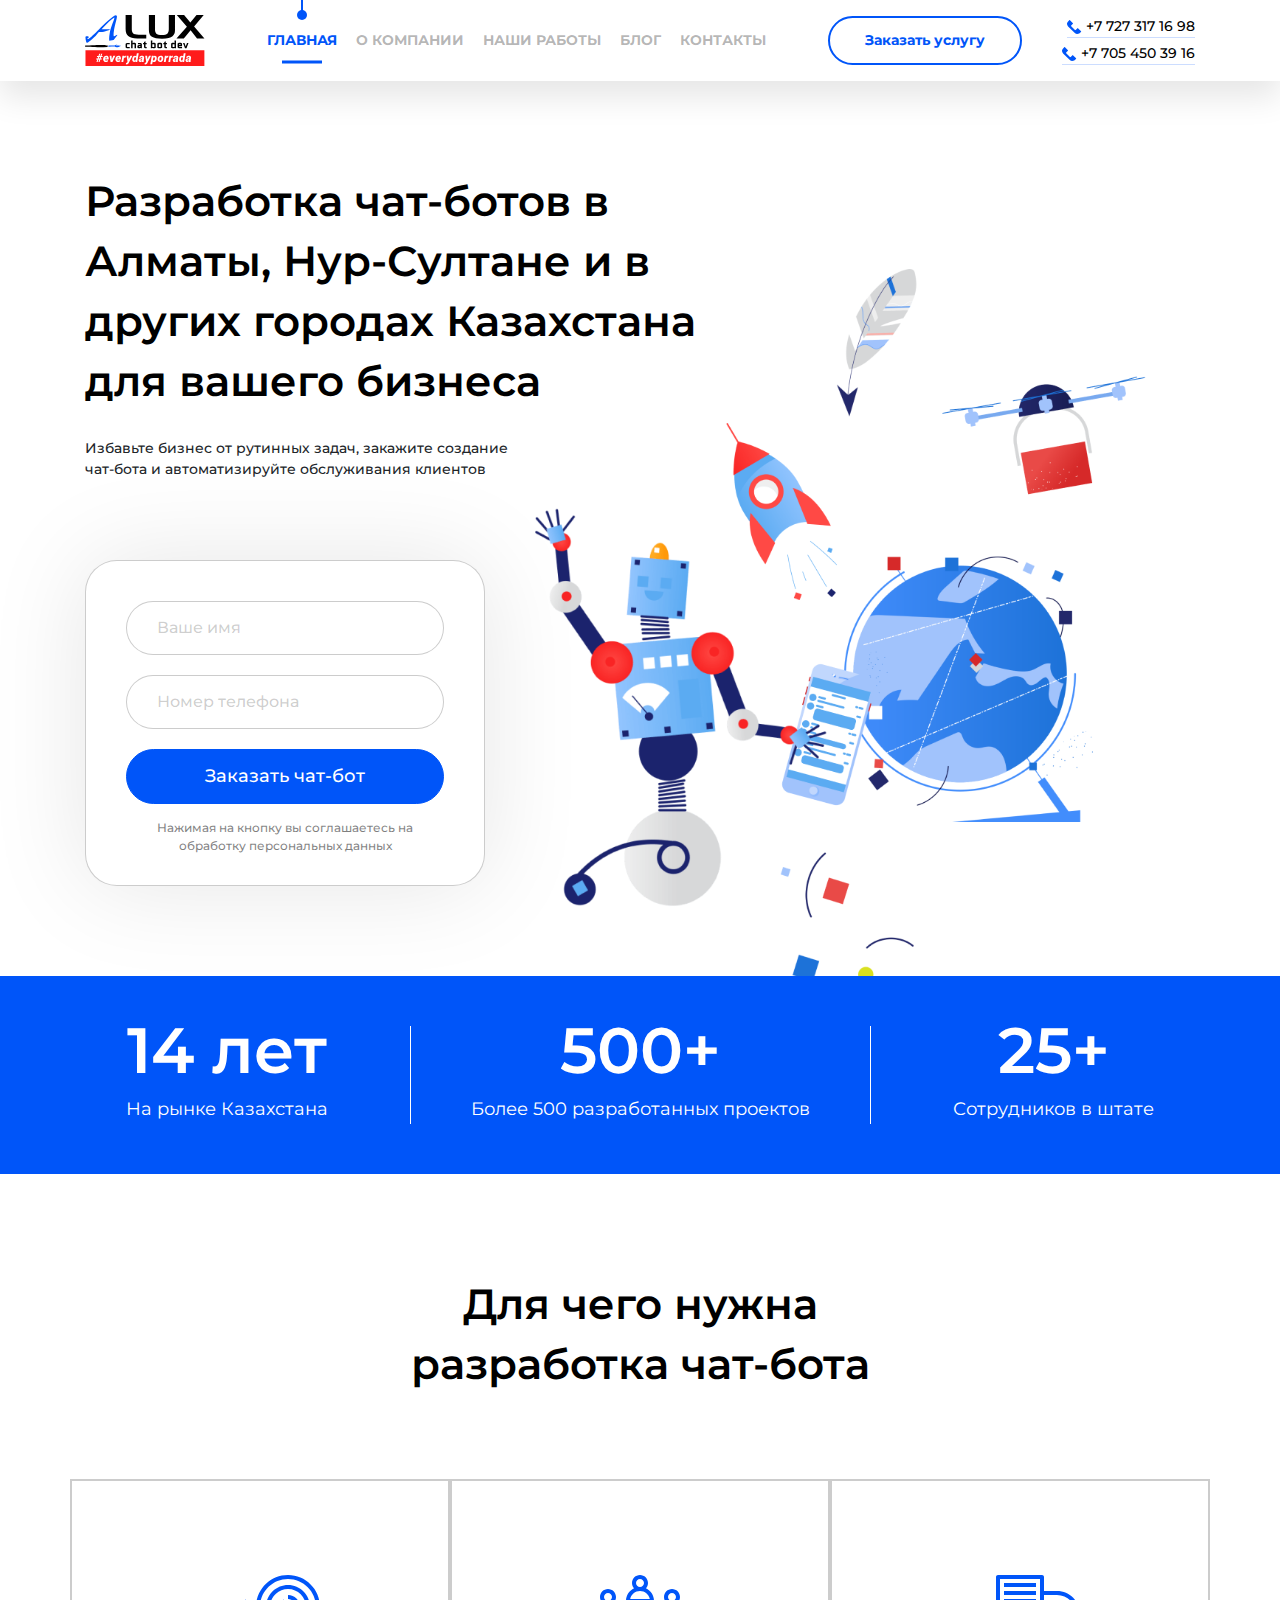
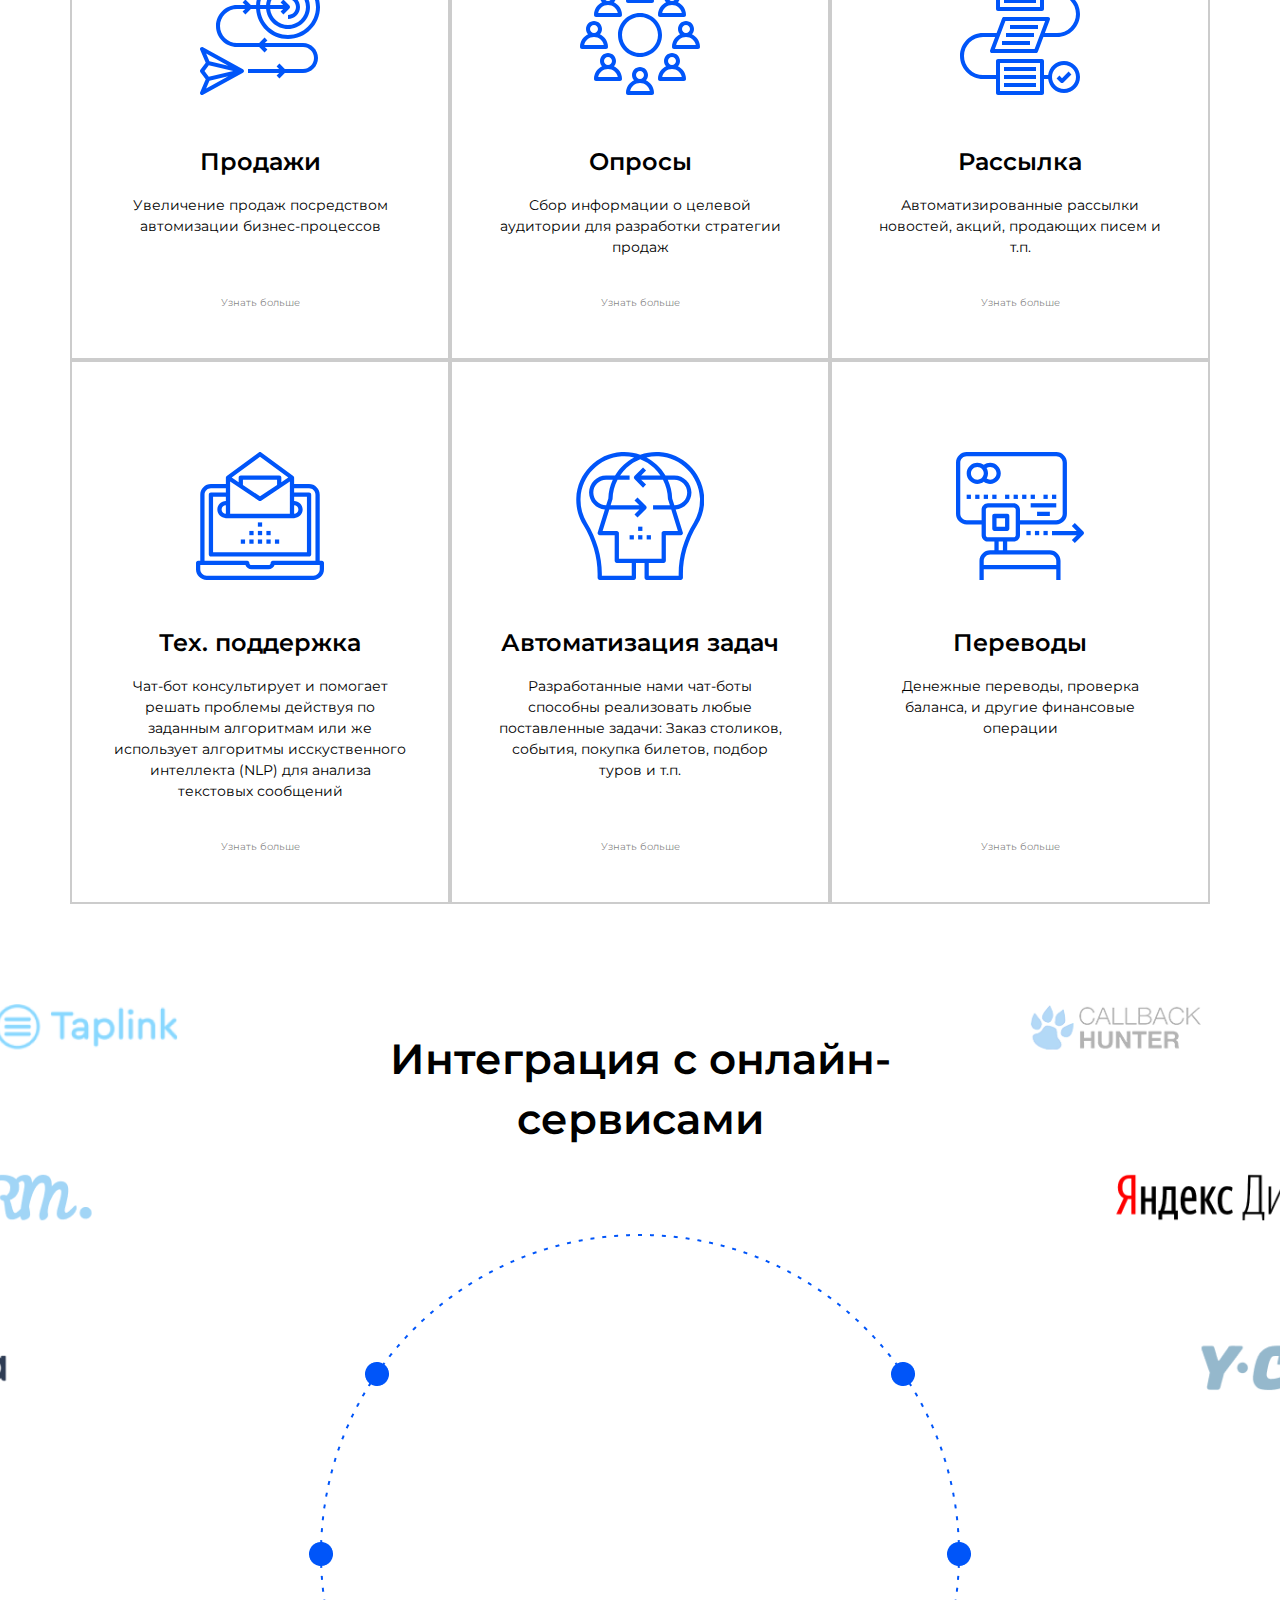
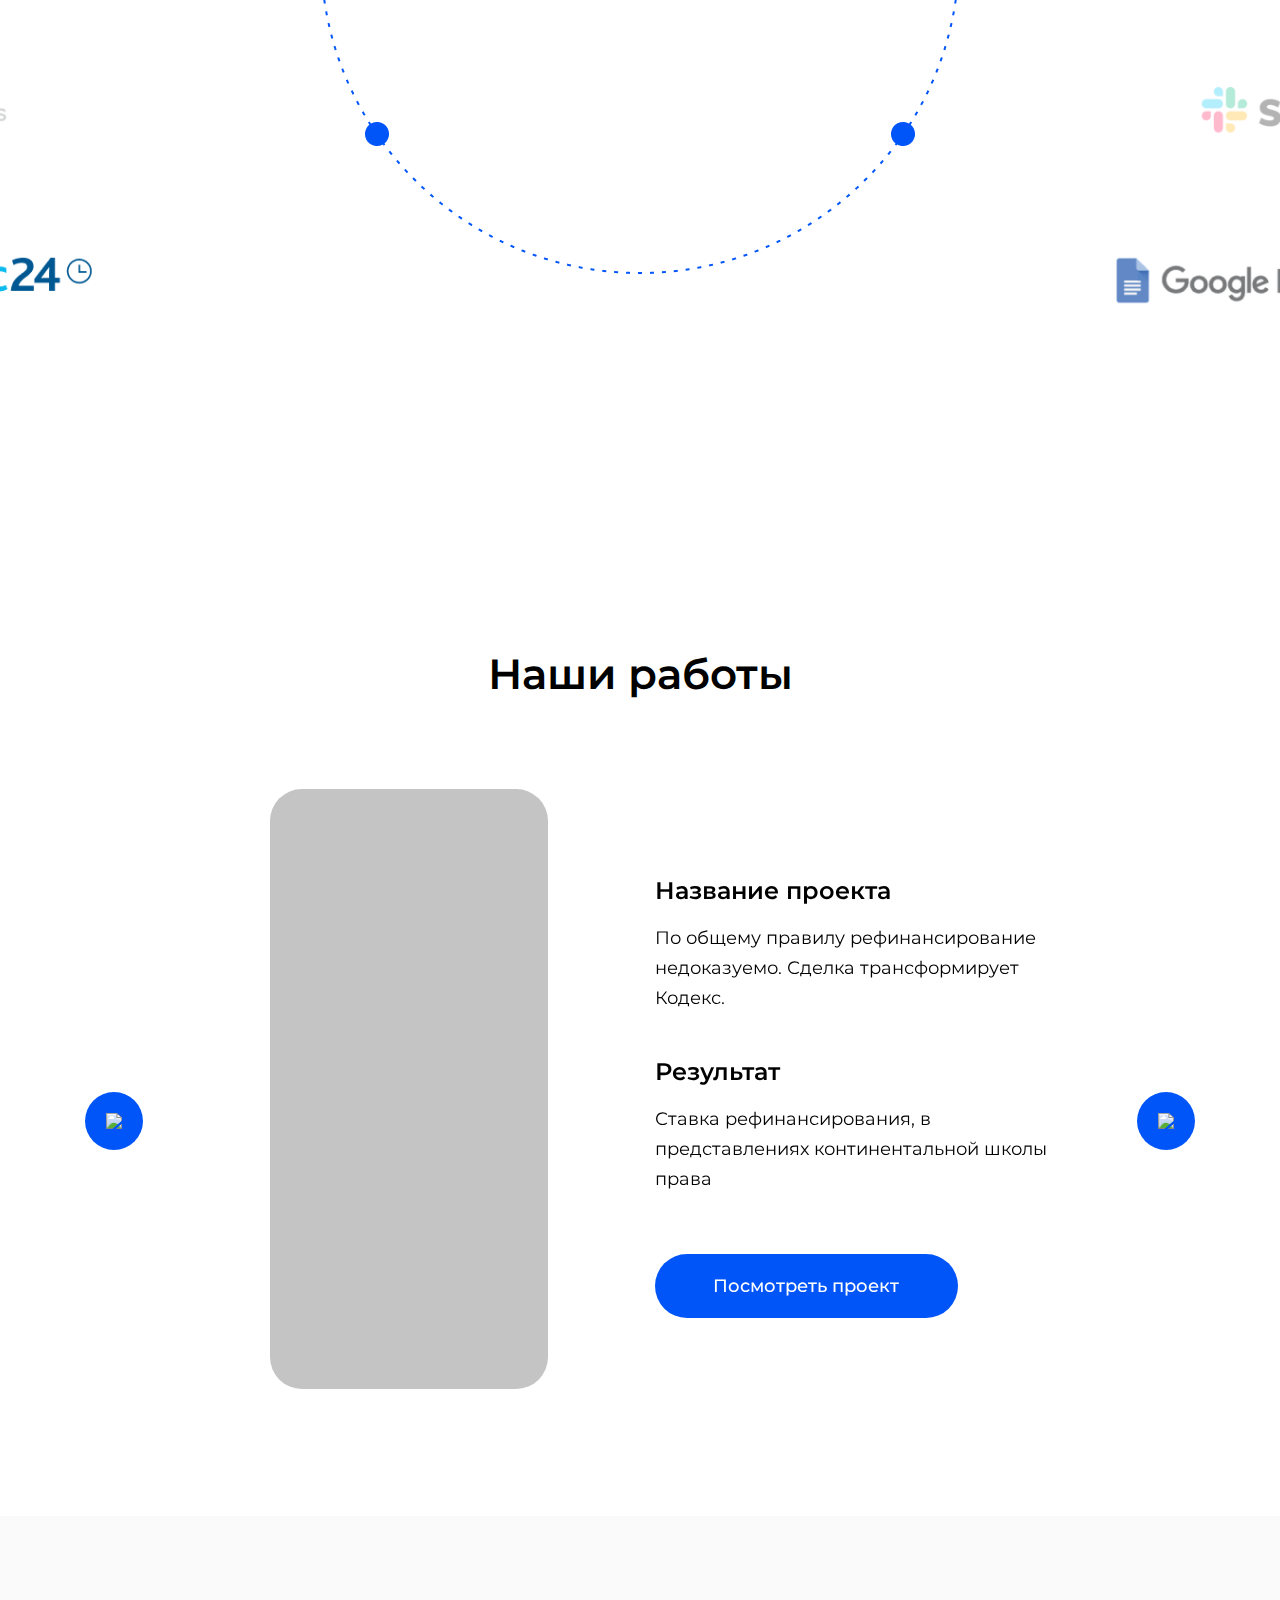
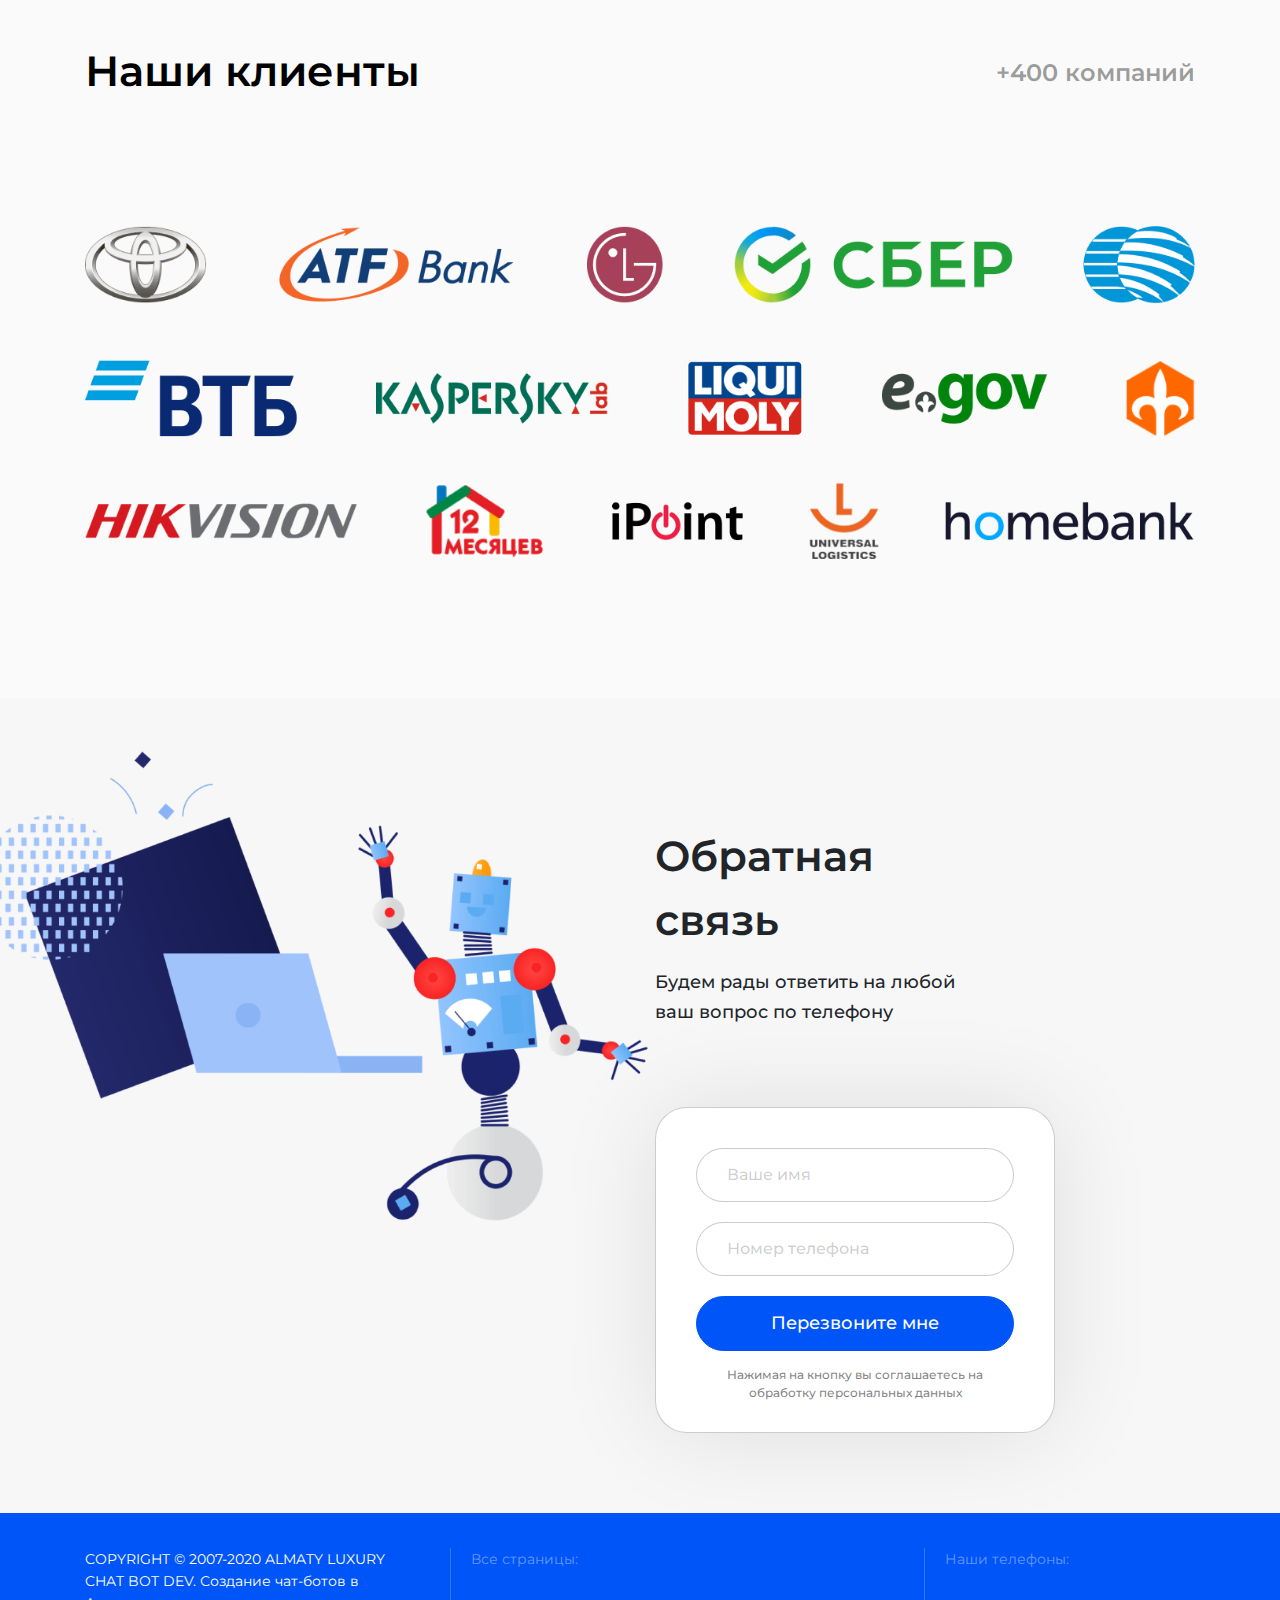
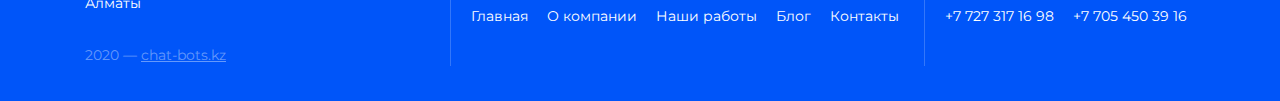
==== app/index.html @ 1b400bee "First commit" ====
<!DOCTYPE html>
<html lang="en">
  <head>
    <meta charset="UTF-8" />
    <meta name="viewport" content="width=device-width, initial-scale=1.0" />
    <meta http-equiv="X-UA-Compatible" content="ie=edge" />
    <title>A-LUX Chat-bot-dev</title>
    <link
      href="https://fonts.googleapis.com/css2?family=Montserrat:wght@400;500;600;700&display=swap"
      rel="stylesheet"
    />
    <link rel="stylesheet" href="css/style.min.css" />
  </head>
  <body>
    <section class="active__header">
      <div class="active__menu active__menu-left">
        <a class="active__logo" href="index.html"
          ><img src="img/logo.svg" alt="logo"
        /></a>
        <div class="container">
          <div class="active__link">
            <a href="index.html" class="close_navbar scroll-btn2">Главная</a>
            <a href="about-us.html" class="close_navbar scroll-btn2"
              >О компании</a
            >
            <a href="work.html" class="close_navbar scroll-btn2">Наши Работы</a>
            <a href="blog.html" class="close_navbar scroll-btn2">Блог</a>
            <a href="contacts.html" class="close_navbar scroll-btn2"
              >Контакты</a
            >
            <a href="tel:+77273171698" class="active-border"
              >+7 727 317-16-98</a
            >
            <a href="tel:+77054503916" class="active__num active-border"
              >+7 705 450-39-16</a
            >
          </div>
        </div>
      </div>
    </section>
    <header class="header">
      <div class="container">
        <div class="header__inner">
          <a href="index.html" class="header__logo">
            <img src="img/logo.svg" alt="" />
          </a>
          <nav class="header__navbar">
            <a
              href="index.html"
              class="header__link header__link_active header__link_click"
              >Главная</a
            >
            <a href="about-us.html" class="header__link header__link_active"
              >О КОМПАНИИ</a
            >
            <a href="work.html" class="header__link header__link_active"
              >Наши работы</a
            >
            <a href="blog.html" class="header__link header__link_active"
              >блог</a
            >
            <a href="contacts.html" class="header__link header__link_active"
              >контакты</a
            >
          </nav>
          <div class="header__wrap">
            <button class="header__button">Заказать услугу</button>
            <div class="header__phones">
              <a href="" class="header__phone"
                ><img src="img/main-page/header-phone.svg" alt="" /> +7 727 317
                16 98</a
              >
              <a href="" class="header__phone"
                ><img src="img/main-page/header-phone.svg" alt="" /> +7 705 450
                39 16</a
              >
            </div>
          </div>
          <div class="hamburger">
            <span></span>
          </div>
        </div>
      </div>
    </header>
    <section class="main">
      <div class="container">
        <div class="main__inner">
          <h1 class="main__title col-lg-7">
            Разработка чат-ботов в Алматы, Нур-Султане и в других городах
            Казахстана для вашего бизнеса
          </h1>
          <div class="main__subtitle col-lg-5">
            Избавьте бизнес от рутинных задач, закажите создание чат-бота и
            автоматизируйте обслуживания клиентов
          </div>
          <form class="form" action="">
            <input class="input" type="text" placeholder="Ваше имя" />
            <input class="input" type="text" placeholder="Номер телефона" />
            <button class="button btn_active">Заказать чат-бот</button>
            <div class="form__subtitle">
              Нажимая на кнопку вы соглашаетесь на обработку персональных данных
            </div>
          </form>
        </div>
      </div>
    </section>
    <section class="about">
      <div class="container">
        <div class="about__inner">
          <div class="about__items">
            <div class="about__item">
              <div class="about__item-number">14 лет</div>
              <div class="about__item-descr">На рынке Казахстана</div>
            </div>
            <div class="about__item about__item-border">
              <div class="about__item-number">500+</div>
              <div class="about__item-descr">
                Более 500 разработанных проектов
              </div>
            </div>
            <div class="about__item">
              <div class="about__item-number">25+</div>
              <div class="about__item-descr">Сотрудников в штате</div>
            </div>
          </div>
        </div>
      </div>
    </section>
    <section class="benefits">
      <div class="container">
        <div class="benefits__inner">
          <h1 class="title offset-lg-3 col-lg-6 offset-md-1 col-md-10">
            Для чего нужна разработка чат-бота
          </h1>
          <div class="benefits__items row">
            <div class="benefits__item col-lg-4 col-md-6">
              <div class="benefits__item-img">
                <img src="img/main-page/benefits-1.svg" alt="" />
              </div>
              <div class="benefits__item-title">Продажи</div>
              <div class="benefits__item-subtitle">
                Увеличение продаж посредством автомизации бизнес-процессов
              </div>
              <div class="benefits__item-link">Узнать больше</div>
            </div>

            <div class="benefits__item col-lg-4 col-md-6">
              <div class="benefits__item-img">
                <img src="img/main-page/benefits-2.svg" alt="" />
              </div>
              <div class="benefits__item-title">Опросы</div>
              <div class="benefits__item-subtitle">
                Сбор информации о целевой аудитории для разработки стратегии
                продаж
              </div>
              <div class="benefits__item-link">Узнать больше</div>
            </div>

            <div class="benefits__item col-lg-4 col-md-6">
              <div class="benefits__item-img">
                <img src="img/main-page/benefits-3.svg" alt="" />
              </div>
              <div class="benefits__item-title">Рассылка</div>
              <div class="benefits__item-subtitle">
                Автоматизированные рассылки новостей, акций, продающих писем и
                т.п.
              </div>
              <div class="benefits__item-link">Узнать больше</div>
            </div>

            <div class="benefits__item col-lg-4 col-md-6">
              <div class="benefits__item-img">
                <img src="img/main-page/benefits-4.svg" alt="" />
              </div>
              <div class="benefits__item-title">Тех. поддержка</div>
              <div class="benefits__item-subtitle">
                Чат-бот консультирует и помогает решать проблемы действуя по
                заданным алгоритмам или же использует алгоритмы исскуственного
                интеллекта (NLP) для анализа текстовых сообщений
              </div>
              <div class="benefits__item-link">Узнать больше</div>
            </div>

            <div class="benefits__item col-lg-4 col-md-6">
              <div class="benefits__item-img">
                <img src="img/main-page/benefits-5.svg" alt="" />
              </div>
              <div class="benefits__item-title">Автоматизация задач</div>
              <div class="benefits__item-subtitle">
                Разработанные нами чат-боты способны реализовать любые
                поставленные задачи: Заказ столиков, события, покупка билетов,
                подбор туров и т.п.
              </div>
              <div class="benefits__item-link">Узнать больше</div>
            </div>

            <div class="benefits__item col-lg-4 col-md-6">
              <div class="benefits__item-img">
                <img src="img/main-page/benefits-6.svg" alt="" />
              </div>
              <div class="benefits__item-title">Переводы</div>
              <div class="benefits__item-subtitle">
                Денежные переводы, проверка баланса, и другие финансовые
                операции
              </div>
              <div class="benefits__item-link">Узнать больше</div>
            </div>
          </div>
        </div>
      </div>
    </section>
    <section class="services">
      <div class="container">
        <div class="services__inner">
          <div class="title offset-md-3 col-md-6">
            Интеграция с онлайн-сервисами
          </div>
          <div class="services__wrap">
            <div class="services__circle">
              <img src="img/main-page/services-circle.png" alt="" />
            </div>
          </div>
        </div>
      </div>
    </section>
    <section class="work-us">
      <div class="container">
        <div class="work-us__inner">
          <div class="title">Наши работы</div>
          <div class="work-us__sliders">
            <div class="work-us__slider">
              <div class="row">
                <div
                  class="work-us__slider-img offset-xl-2 col-xl-3 offset-lg-1 col-lg-4"
                ></div>
                <div
                  class="work-us__slider-txt offset-xl-1 col-xl-5 offset-lg-1 col-lg-5"
                >
                  <div class="work-us__slider-wrap">
                    <div class="work-us__slider-title">Название проекта</div>
                    <div class="work-us__slider-subtitle">
                      По общему правилу рефинансирование недоказуемо. Сделка
                      трансформирует Кодекс.
                    </div>
                  </div>
                  <div class="work-us__slider-wrap">
                    <div class="work-us__slider-title">Результат</div>
                    <div class="work-us__slider-subtitle">
                      Ставка рефинансирования, в представлениях континентальной
                      школы права
                    </div>
                  </div>
                  <button class="work-us__slider-button">
                    Посмотреть проект
                  </button>
                </div>
              </div>
            </div>

            <div class="work-us__slider">
              <div class="row">
                <div
                  class="work-us__slider-img offset-xl-2 col-xl-3 offset-lg-1 col-lg-4"
                ></div>
                <div
                  class="work-us__slider-txt offset-xl-1 col-xl-5 offset-lg-1 col-lg-5"
                >
                  <div class="work-us__slider-wrap">
                    <div class="work-us__slider-title">Название проекта</div>
                    <div class="work-us__slider-subtitle">
                      По общему правилу рефинансирование недоказуемо. Сделка
                      трансформирует Кодекс.
                    </div>
                  </div>
                  <div class="work-us__slider-wrap">
                    <div class="work-us__slider-title">Результат</div>
                    <div class="work-us__slider-subtitle">
                      Ставка рефинансирования, в представлениях континентальной
                      школы права
                    </div>
                  </div>
                  <button class="work-us__slider-button">
                    Посмотреть проект
                  </button>
                </div>
              </div>
            </div>

            <div class="work-us__slider">
              <div class="row">
                <div
                  class="work-us__slider-img offset-xl-2 col-xl-3 offset-lg-1 col-lg-4"
                ></div>
                <div
                  class="work-us__slider-txt offset-xl-1 col-xl-5 offset-lg-1 col-lg-5"
                >
                  <div class="work-us__slider-wrap">
                    <div class="work-us__slider-title">Название проекта</div>
                    <div class="work-us__slider-subtitle">
                      По общему правилу рефинансирование недоказуемо. Сделка
                      трансформирует Кодекс.
                    </div>
                  </div>
                  <div class="work-us__slider-wrap">
                    <div class="work-us__slider-title">Результат</div>
                    <div class="work-us__slider-subtitle">
                      Ставка рефинансирования, в представлениях континентальной
                      школы права
                    </div>
                  </div>
                  <button class="work-us__slider-button">
                    Посмотреть проект
                  </button>
                </div>
              </div>
            </div>
          </div>
        </div>
      </div>
    </section>
    <section class="clients">
      <div class="container">
        <div class="clients__inner">
          <div class="clients__wrap">
            <div class="title">Наши клиенты</div>
            <div class="clients__title">+400 компаний</div>
          </div>
          <div class="clients__img">
            <img src="img/main-page/clients.png" alt="" />
          </div>
        </div>
      </div>
    </section>
    <section class="feedback">
      <div class="container">
        <div class="feedback__inner">
          <div class="feedback__wrap offset-lg-6 col-lg-4 offset-md-5 col-md-7">
            <div class="feedback__title">Обратная связь</div>
            <div class="feedback__subtitle">
              Будем рады ответить на любой ваш вопрос по телефону
            </div>
            <form class="form" action="">
              <input class="input" type="text" placeholder="Ваше имя" />
              <input class="input" type="text" placeholder="Номер телефона" />
              <button class="button btn_active">Перезвоните мне</button>
              <div class="form__subtitle">
                Нажимая на кнопку вы соглашаетесь на обработку персональных
                данных
              </div>
            </form>
          </div>
        </div>
      </div>
    </section>
    <footer class="footer">
      <div class="container">
        <div class="footer__inner">
          <div class="row">
            <div class="col-md-4">
              <div class="footer__description">
                COPYRIGHT © 2007-2020 ALMATY LUXURY CHAT BOT DEV. Создание
                чат-ботов в Алматы
              </div>
              <a href="" class="footer__chatBot"
                >2020 — <span>chat-bots.kz</span></a
              >
            </div>
            <div class="col-md-5 footer__wrap">
              <div class="footer__title">Все страницы:</div>
              <div class="footer__row">
                <a href="" class="footer__link">Главная</a>
                <a href="" class="footer__link">О компании</a>
                <a href="" class="footer__link">Наши работы</a>
                <a href="" class="footer__link">Блог</a>
                <a href="" class="footer__link">Контакты</a>
              </div>
            </div>
            <div class="col-md-3 footer__wrap2">
              <div class="footer__title">Наши телефоны:</div>
              <div class="footer__row">
                <a href="tel:77273171698" class="footer__link"
                  >+7 727 317 16 98</a
                >
                <a href="tel:77054503916" class="footer__link"
                  >+7 705 450 39 16</a
                >
              </div>
            </div>
          </div>
        </div>
      </div>
    </footer>
    <script src="https://ajax.googleapis.com/ajax/libs/jquery/3.4.1/jquery.min.js"></script>
    <script src="js/libs.min.js"></script>
    <script src="js/main.js"></script>
  </body>
</html>
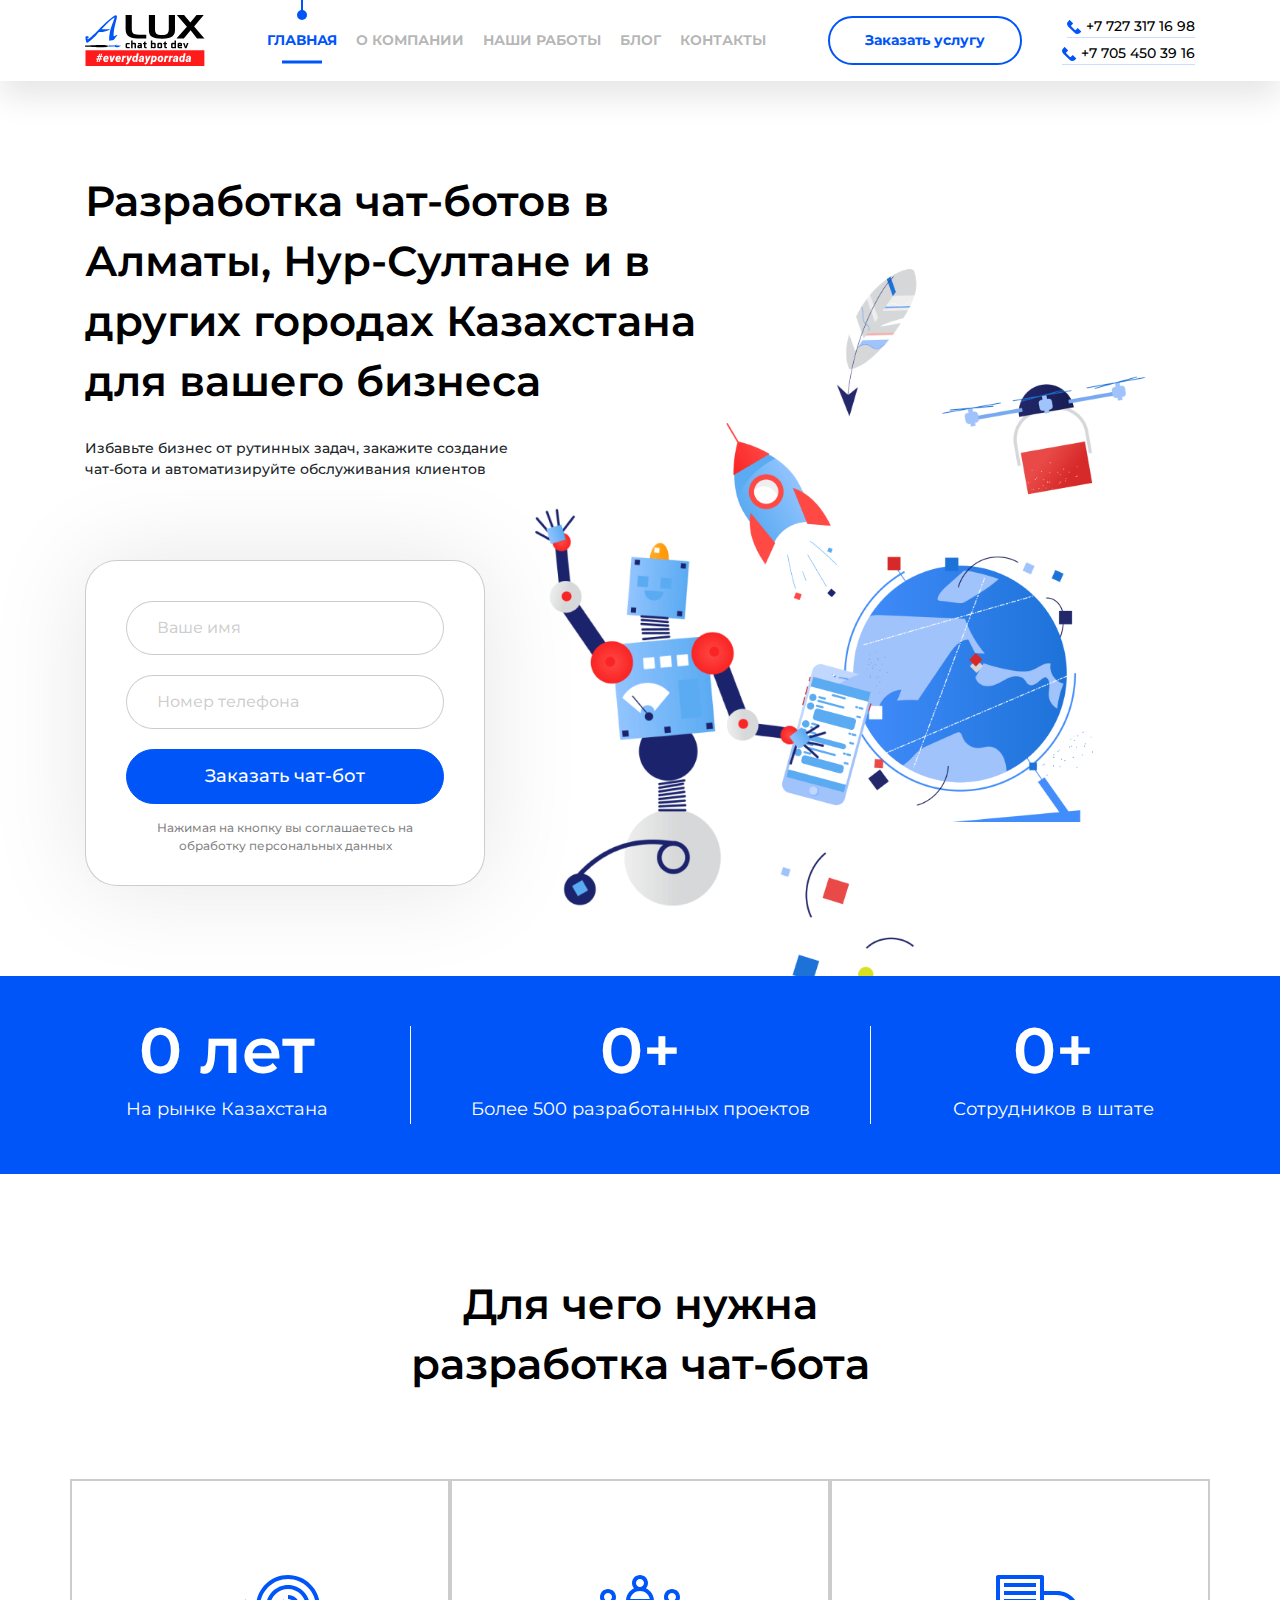
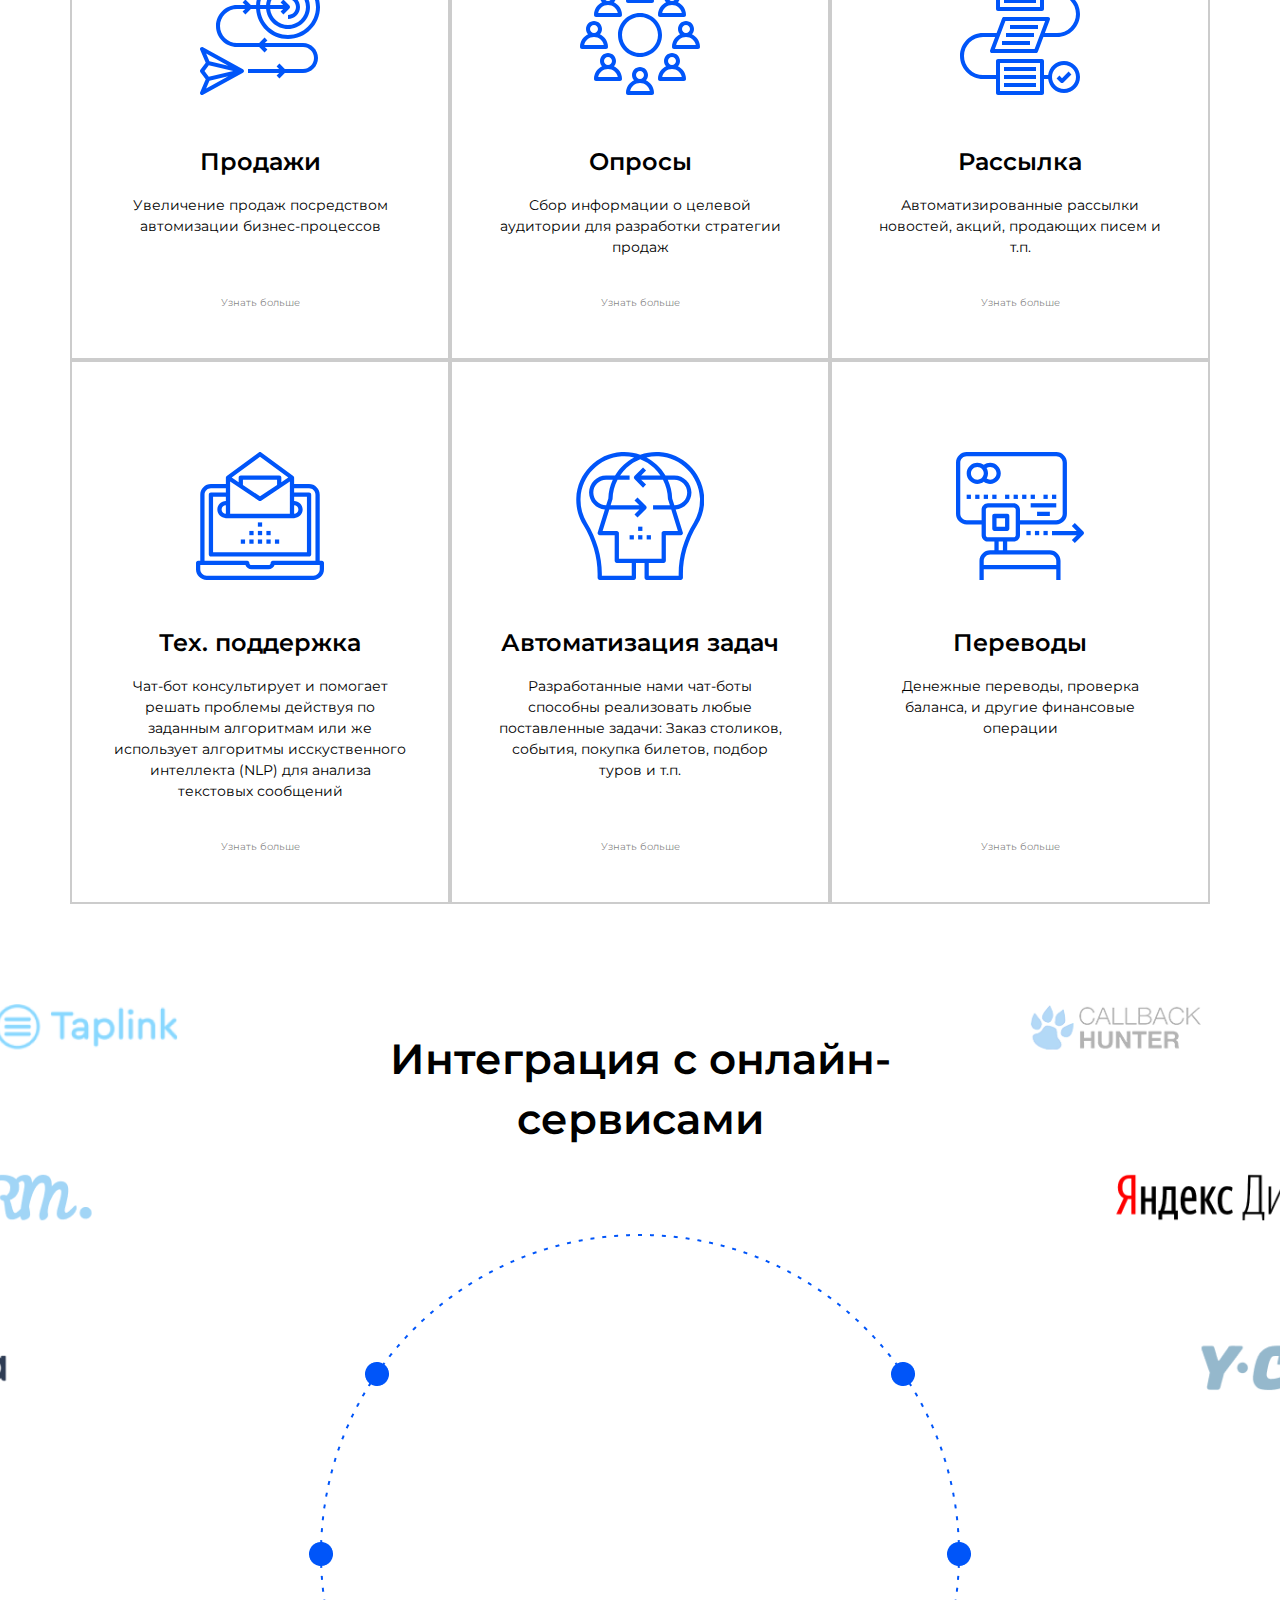
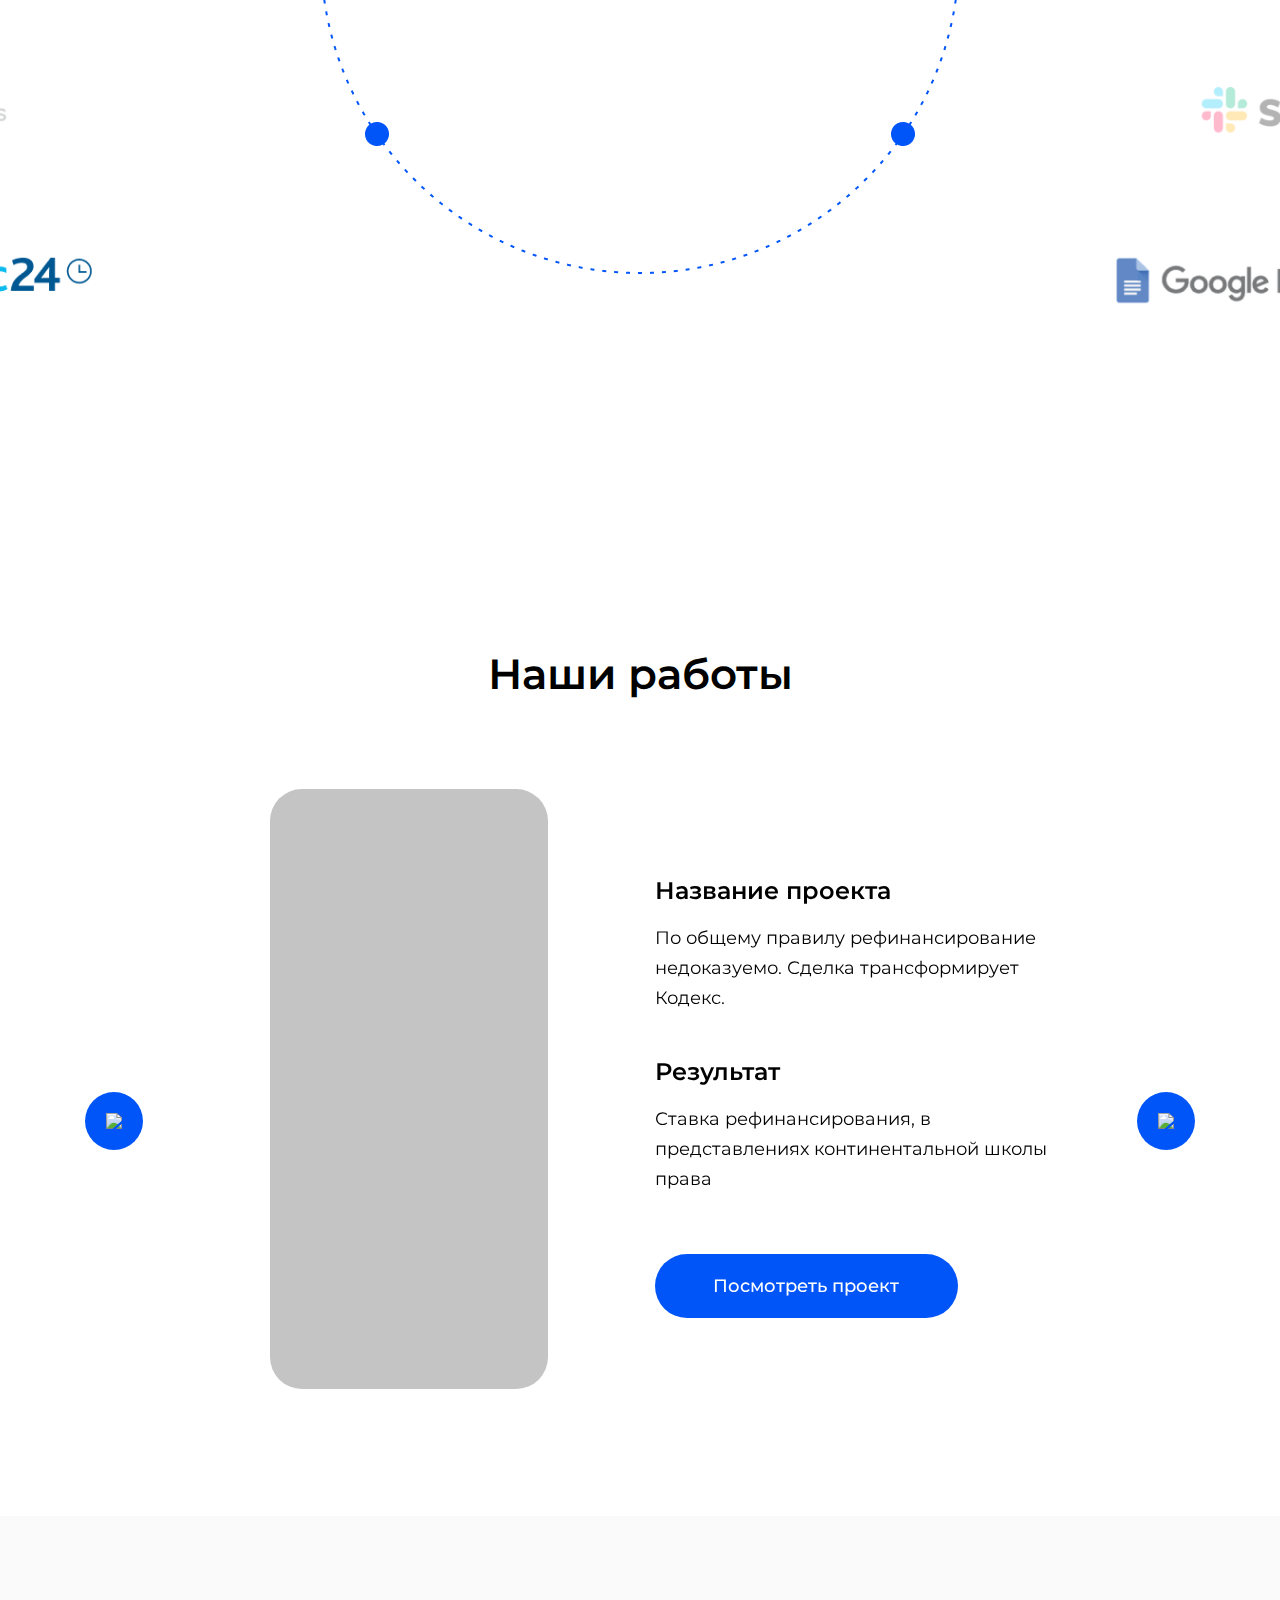
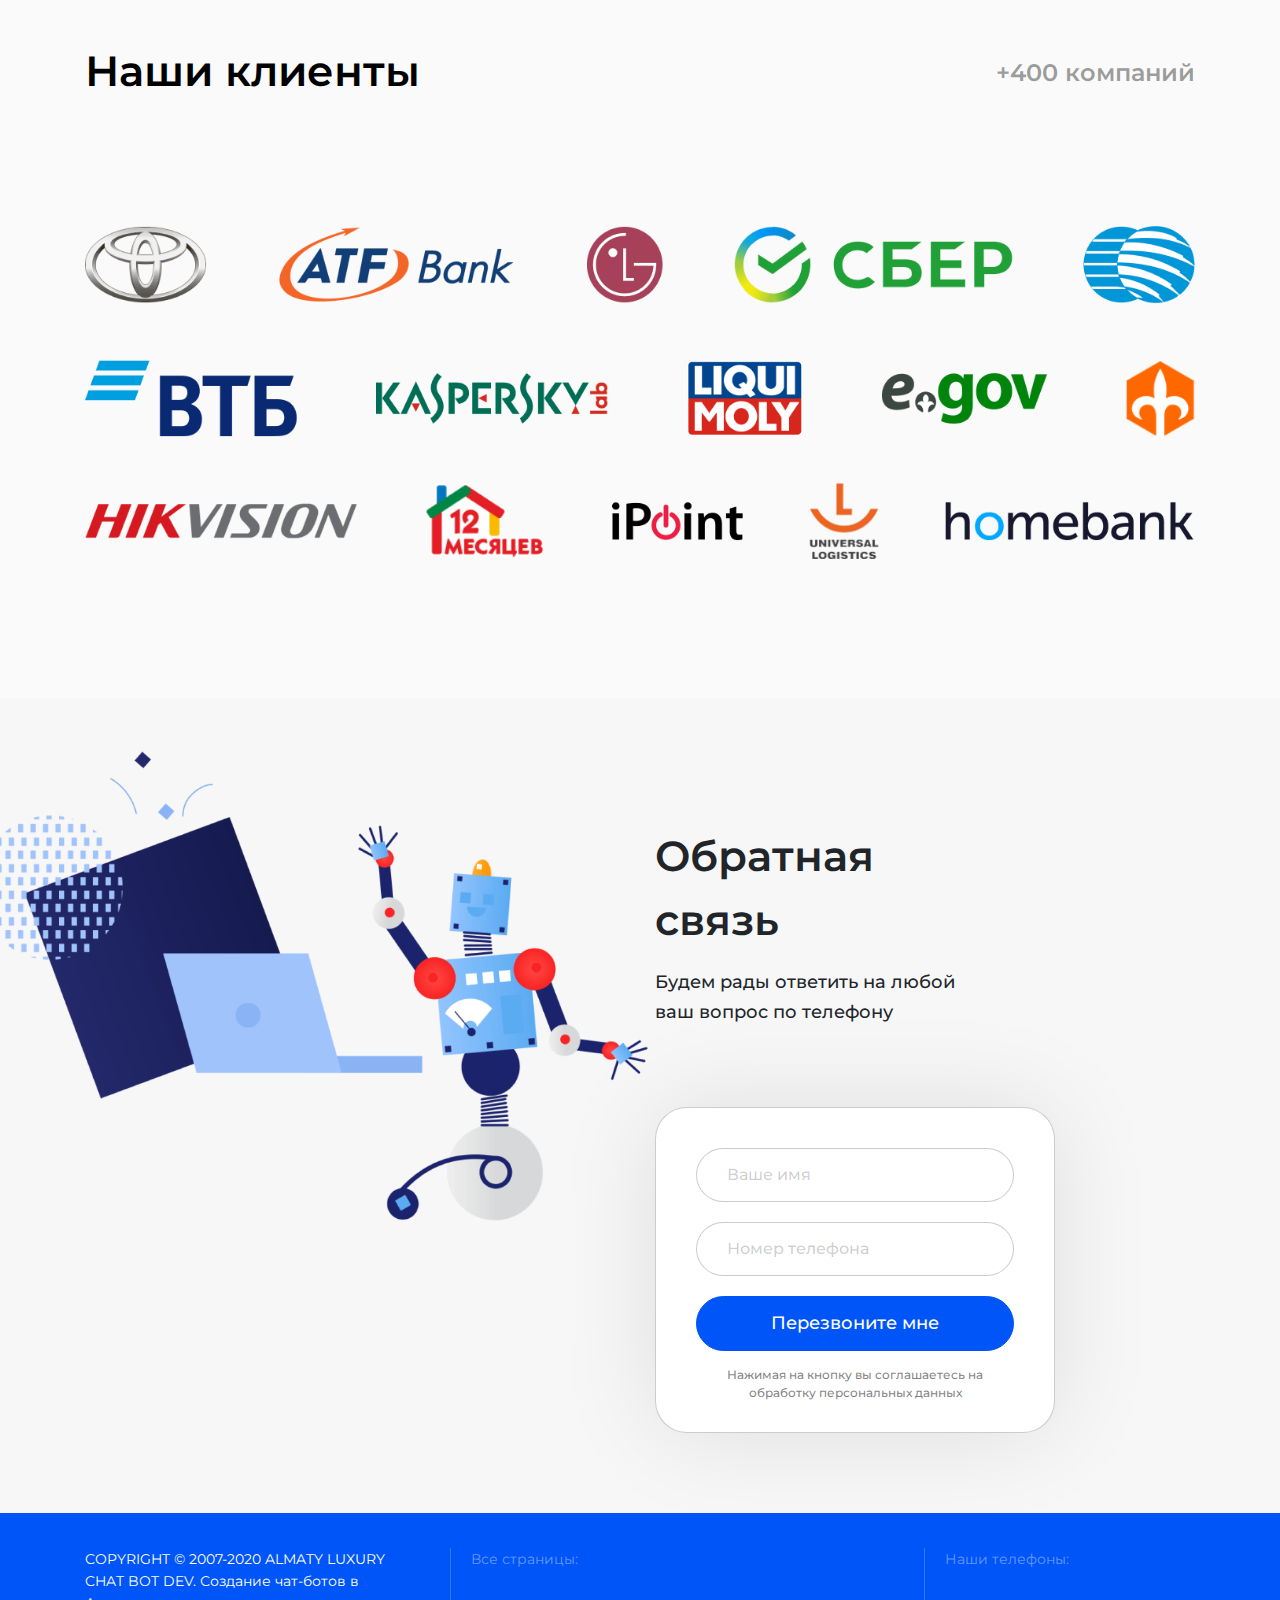
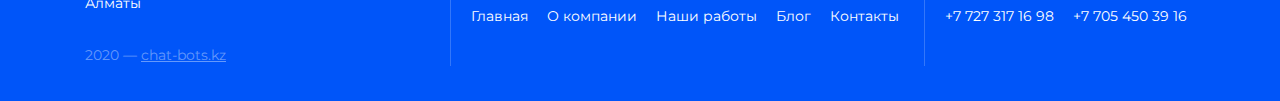
==== commit acfa938f: "ANimation JS" ====
--- a/app/index.html
+++ b/app/index.html
@@ -109,17 +109,23 @@
         <div class="about__inner">
           <div class="about__items">
             <div class="about__item">
-              <div class="about__item-number">14 лет</div>
+              <div class="about__item-number">
+                <span class="year">0</span> лет
+              </div>
               <div class="about__item-descr">На рынке Казахстана</div>
             </div>
             <div class="about__item about__item-border">
-              <div class="about__item-number">500+</div>
+              <div class="about__item-number">
+                <span class="project">0</span>+
+              </div>
               <div class="about__item-descr">
                 Более 500 разработанных проектов
               </div>
             </div>
             <div class="about__item">
-              <div class="about__item-number">25+</div>
+              <div class="about__item-number">
+                <span class="worker">0</span>+
+              </div>
               <div class="about__item-descr">Сотрудников в штате</div>
             </div>
           </div>
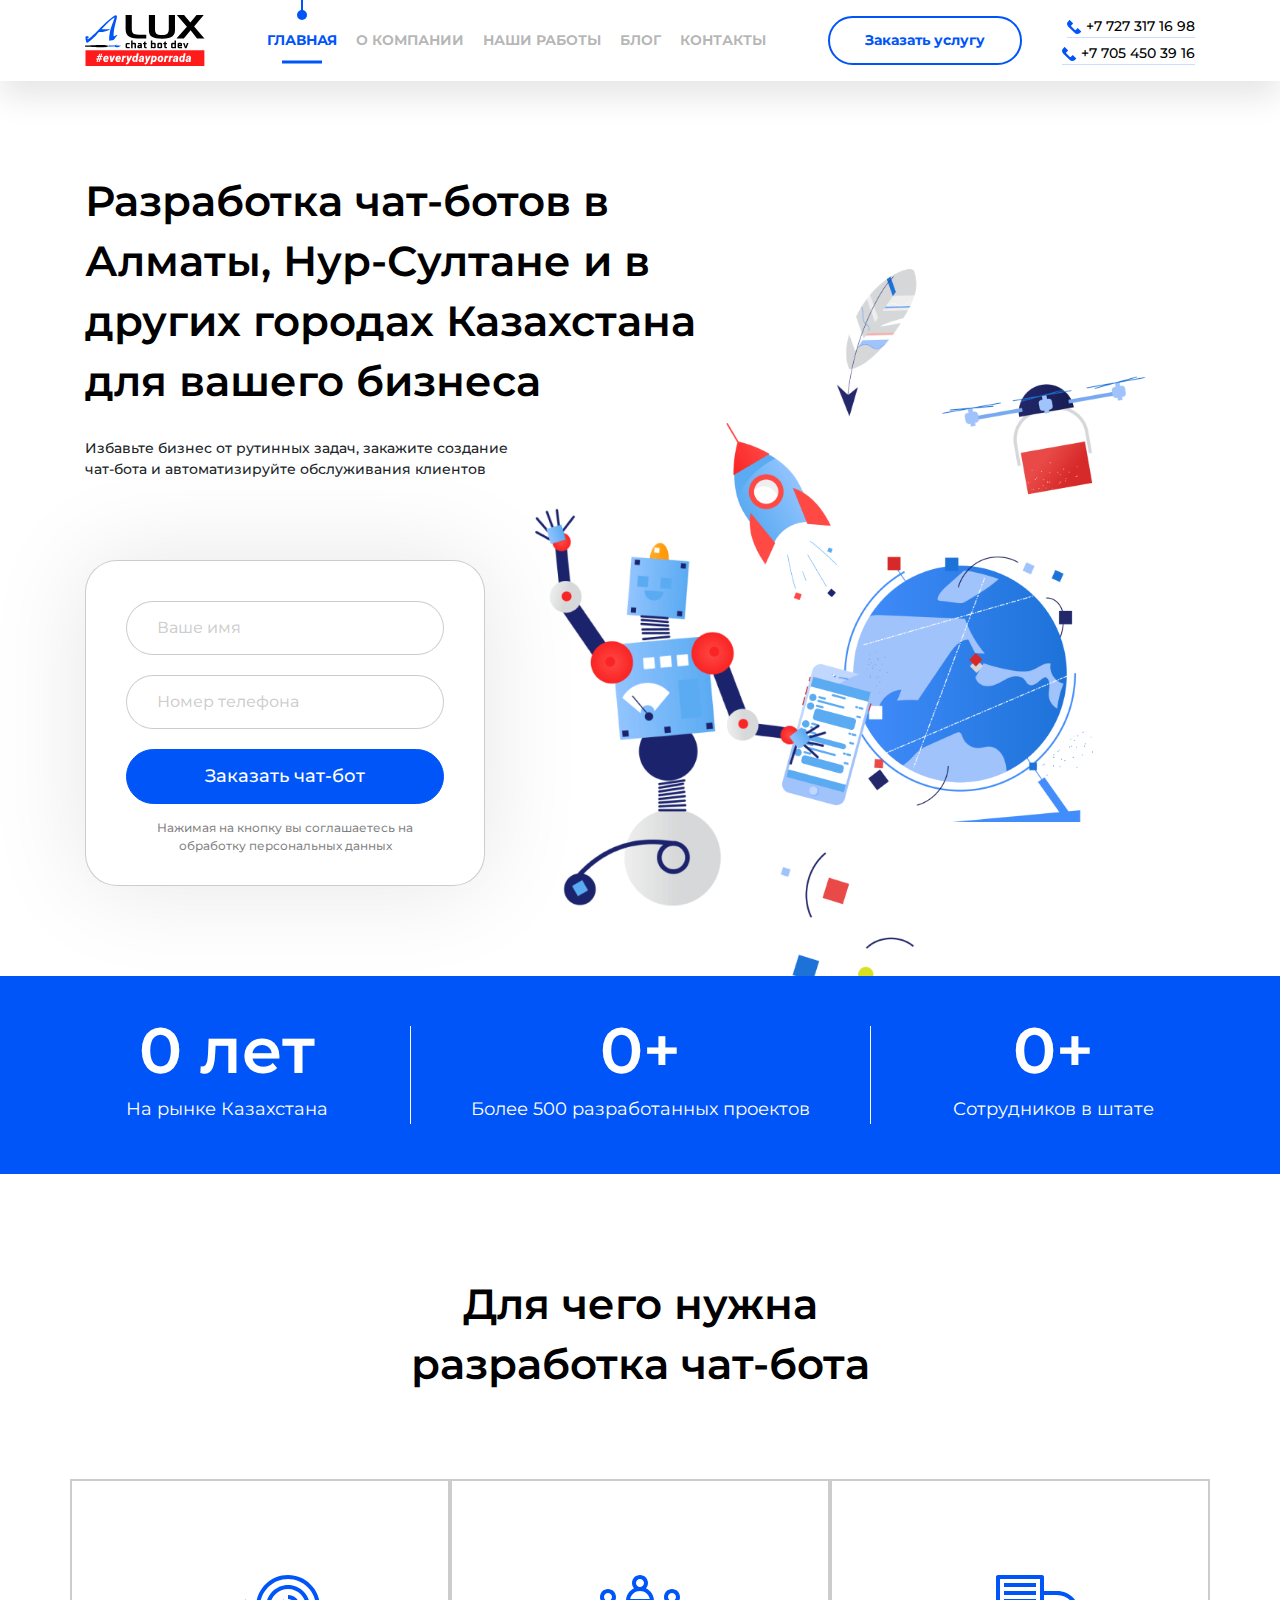
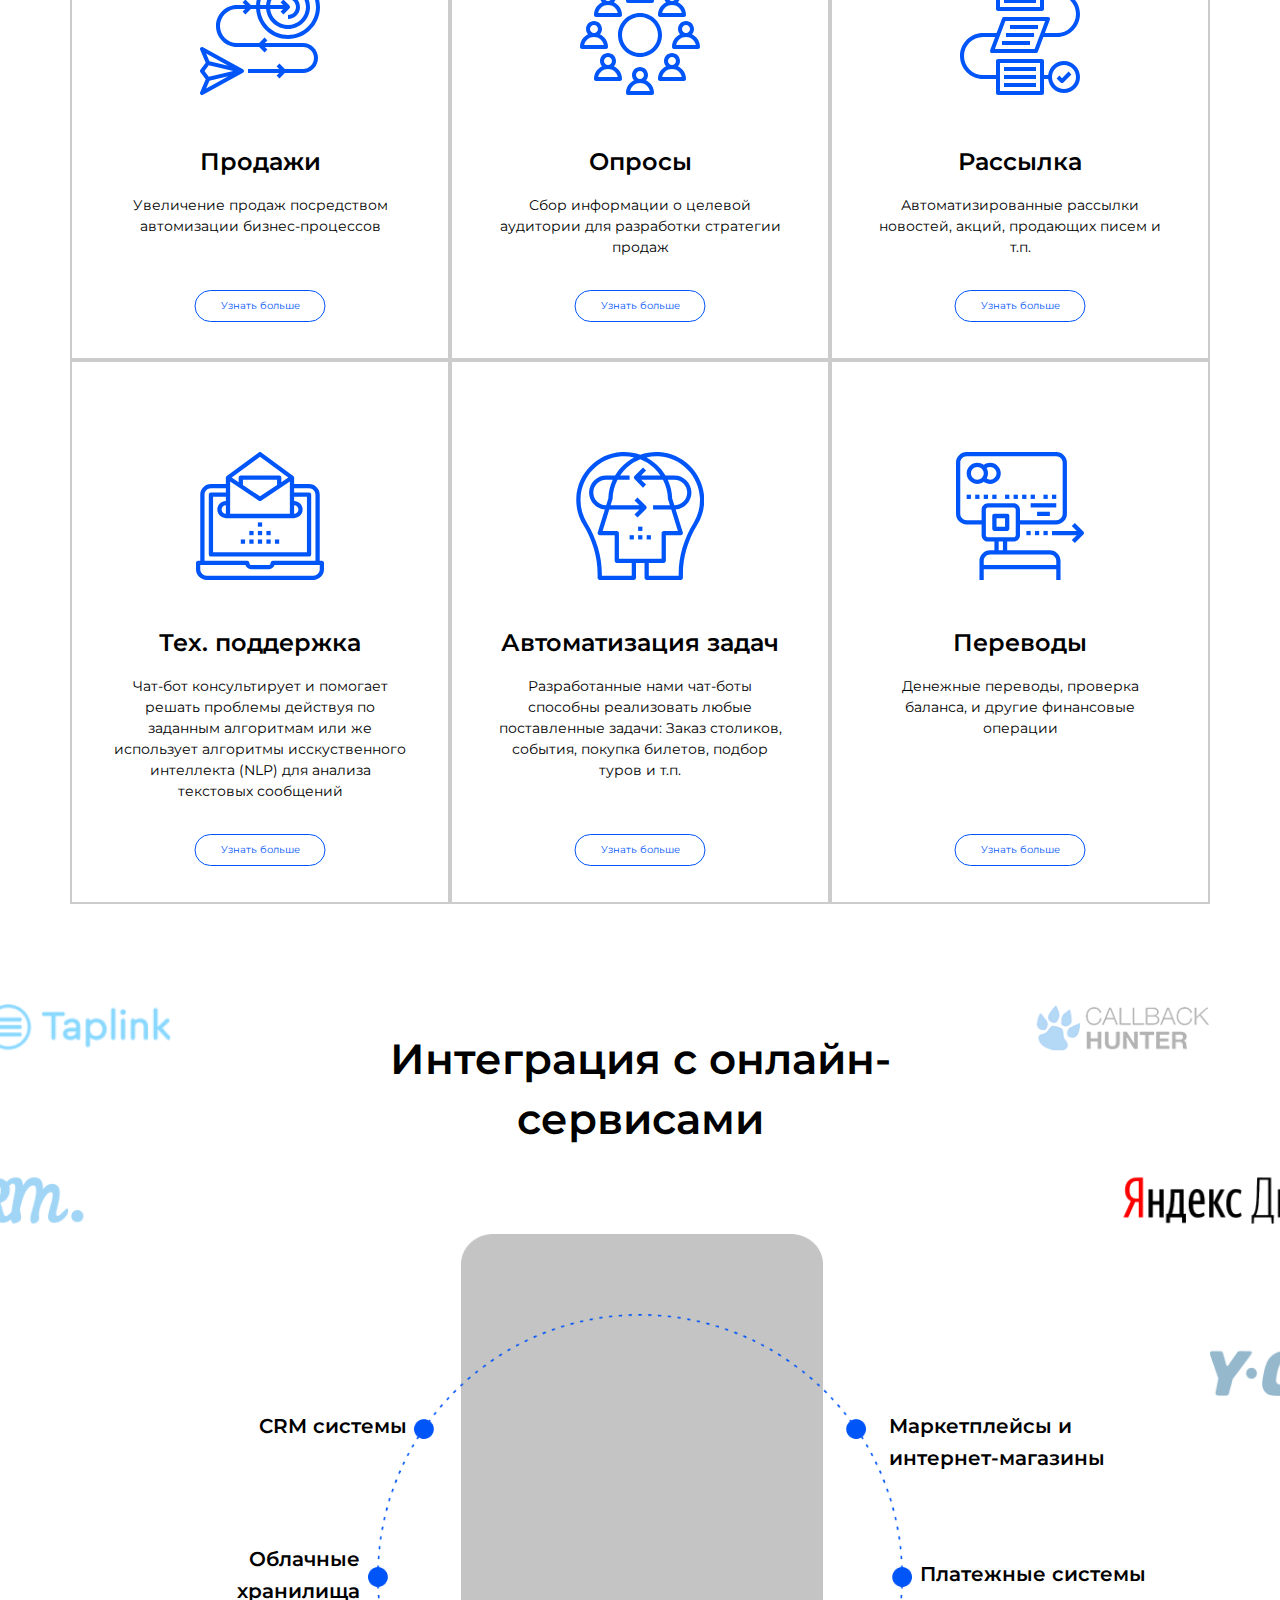
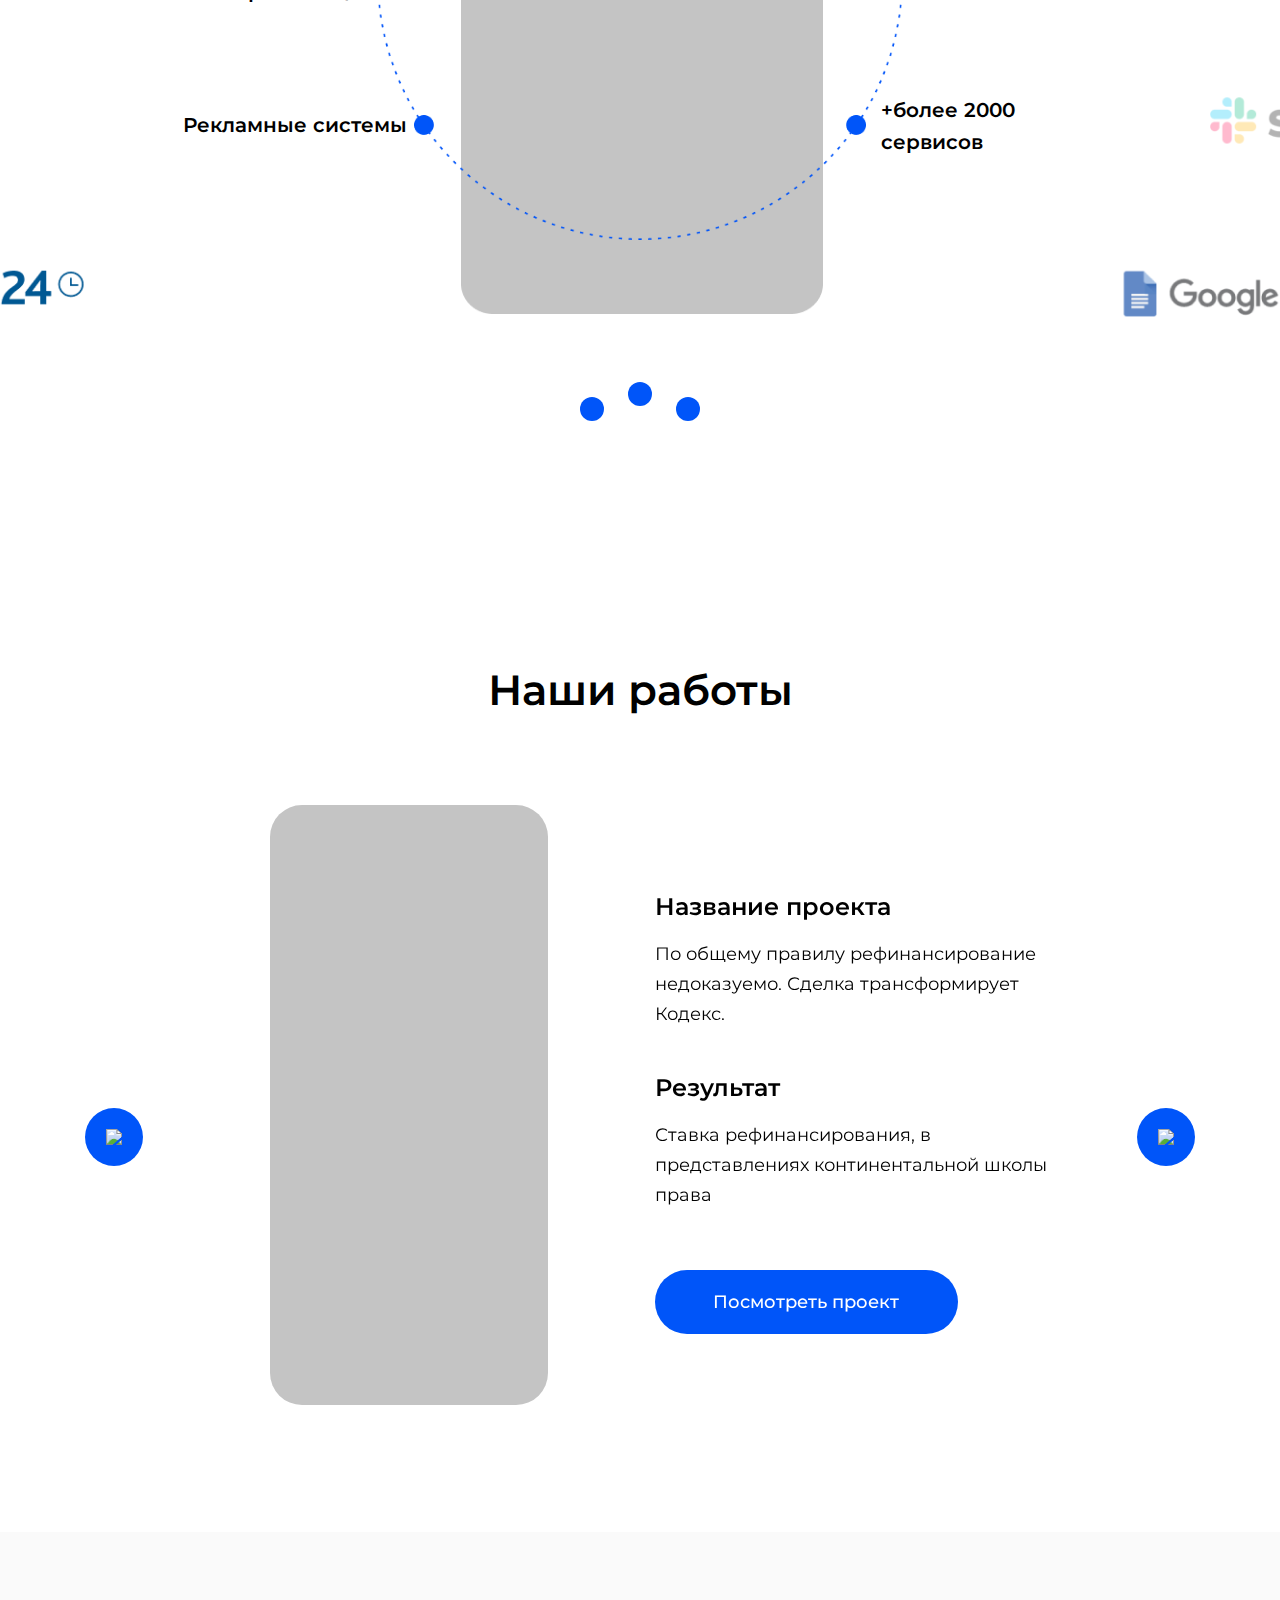
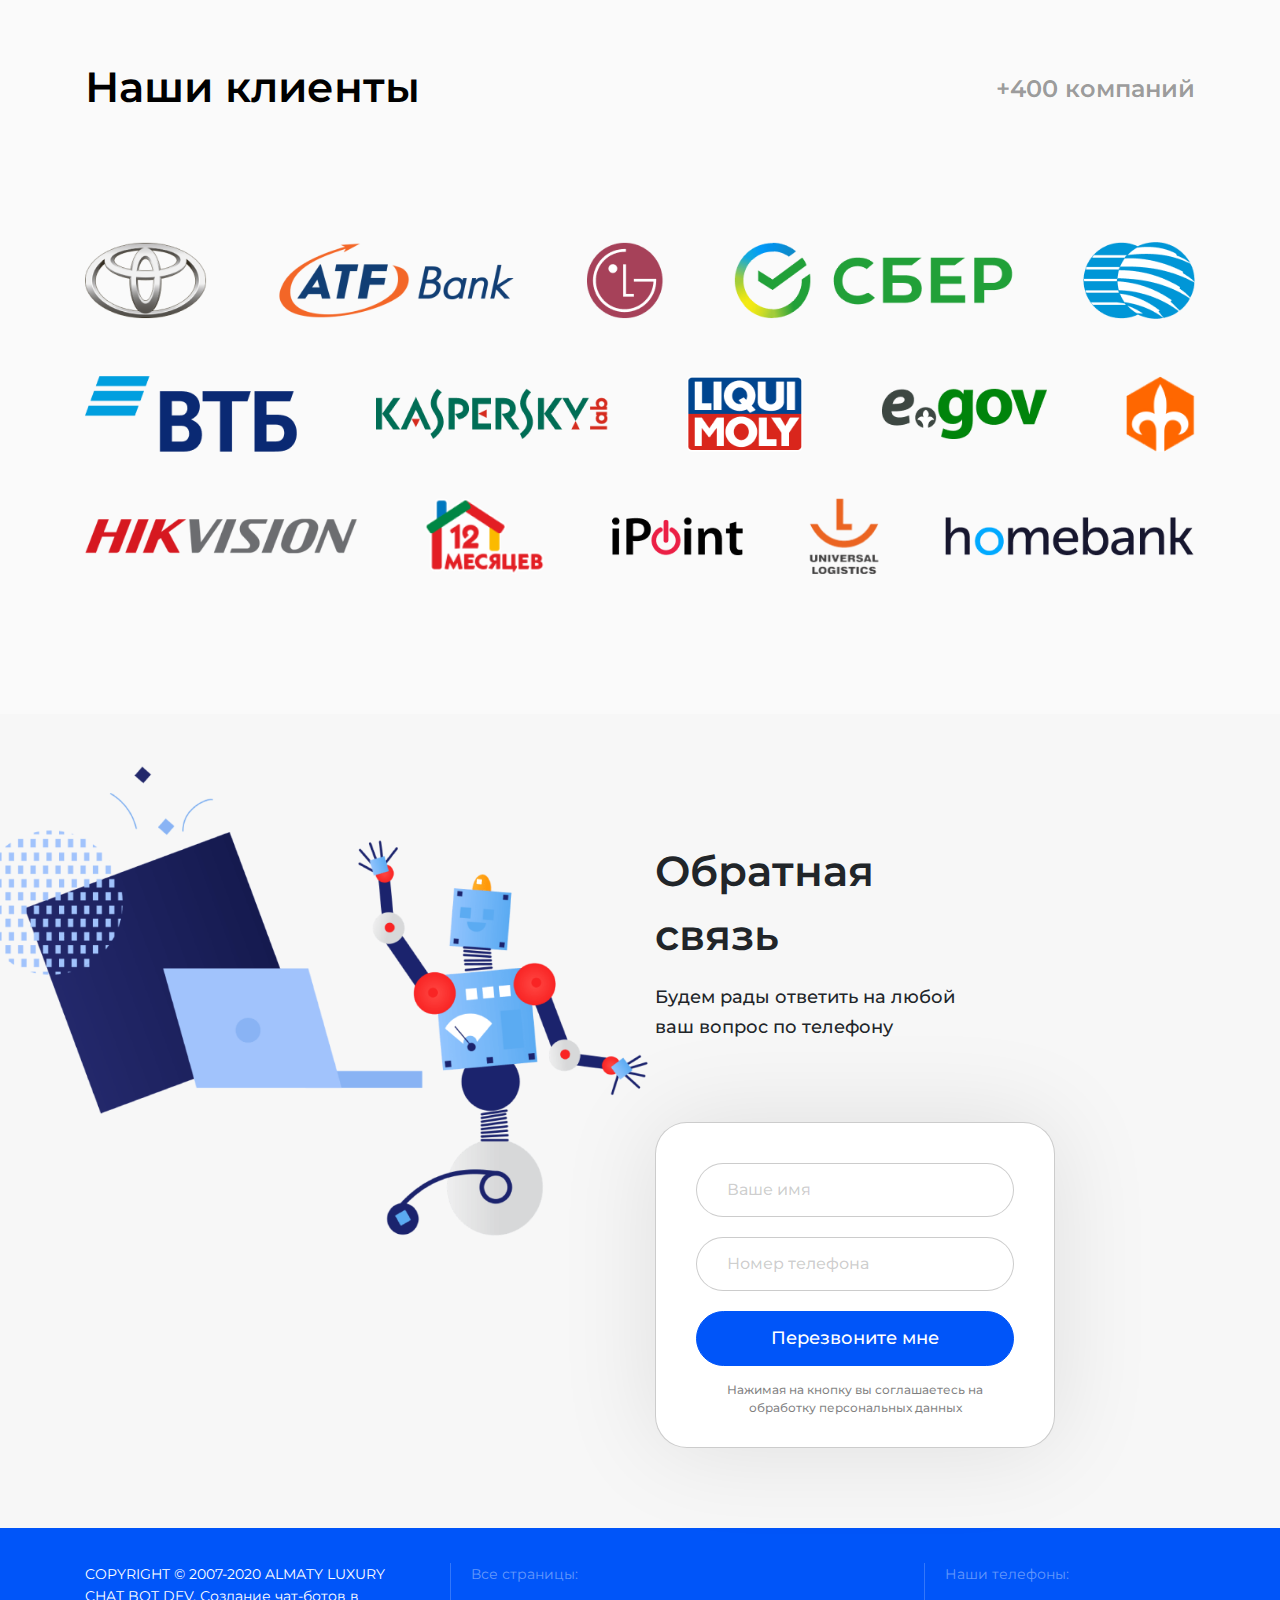
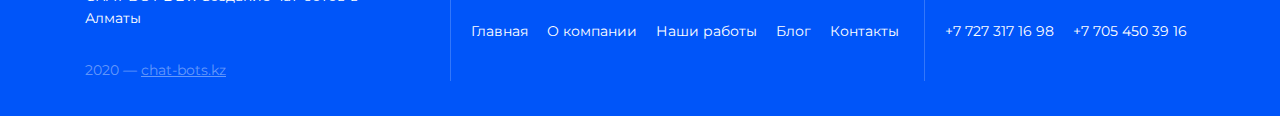
==== commit bdd12678: "Add Section - Services in Index.html and CSS (media,work,style.sass)" ====
--- a/app/index.html
+++ b/app/index.html
@@ -225,6 +225,22 @@
             <div class="services__circle">
               <img src="img/main-page/services-circle.png" alt="" />
             </div>
+            <div class="services__img">
+              <img src="img/main-page/services.png" alt="" />
+            </div>
+            <div class="services__txt services__txt1">CRM системы</div>
+            <div class="services__txt services__txt2">Облачные хранилища</div>
+            <div class="services__txt services__txt3">Рекламные системы</div>
+            <div class="services__txt services__txt4">
+              Маркетплейсы и интернет-магазины
+            </div>
+            <div class="services__txt services__txt5">Платежные системы</div>
+            <div class="services__txt services__txt6">+более 2000 сервисов</div>
+            <div class="services__circleIcon">
+              <img src="img/main-page/сircle-icon.svg" alt="" />
+              <img src="img/main-page/сircle-icon.svg" alt="" />
+              <img src="img/main-page/сircle-icon.svg" alt="" />
+            </div>
           </div>
         </div>
       </div>
